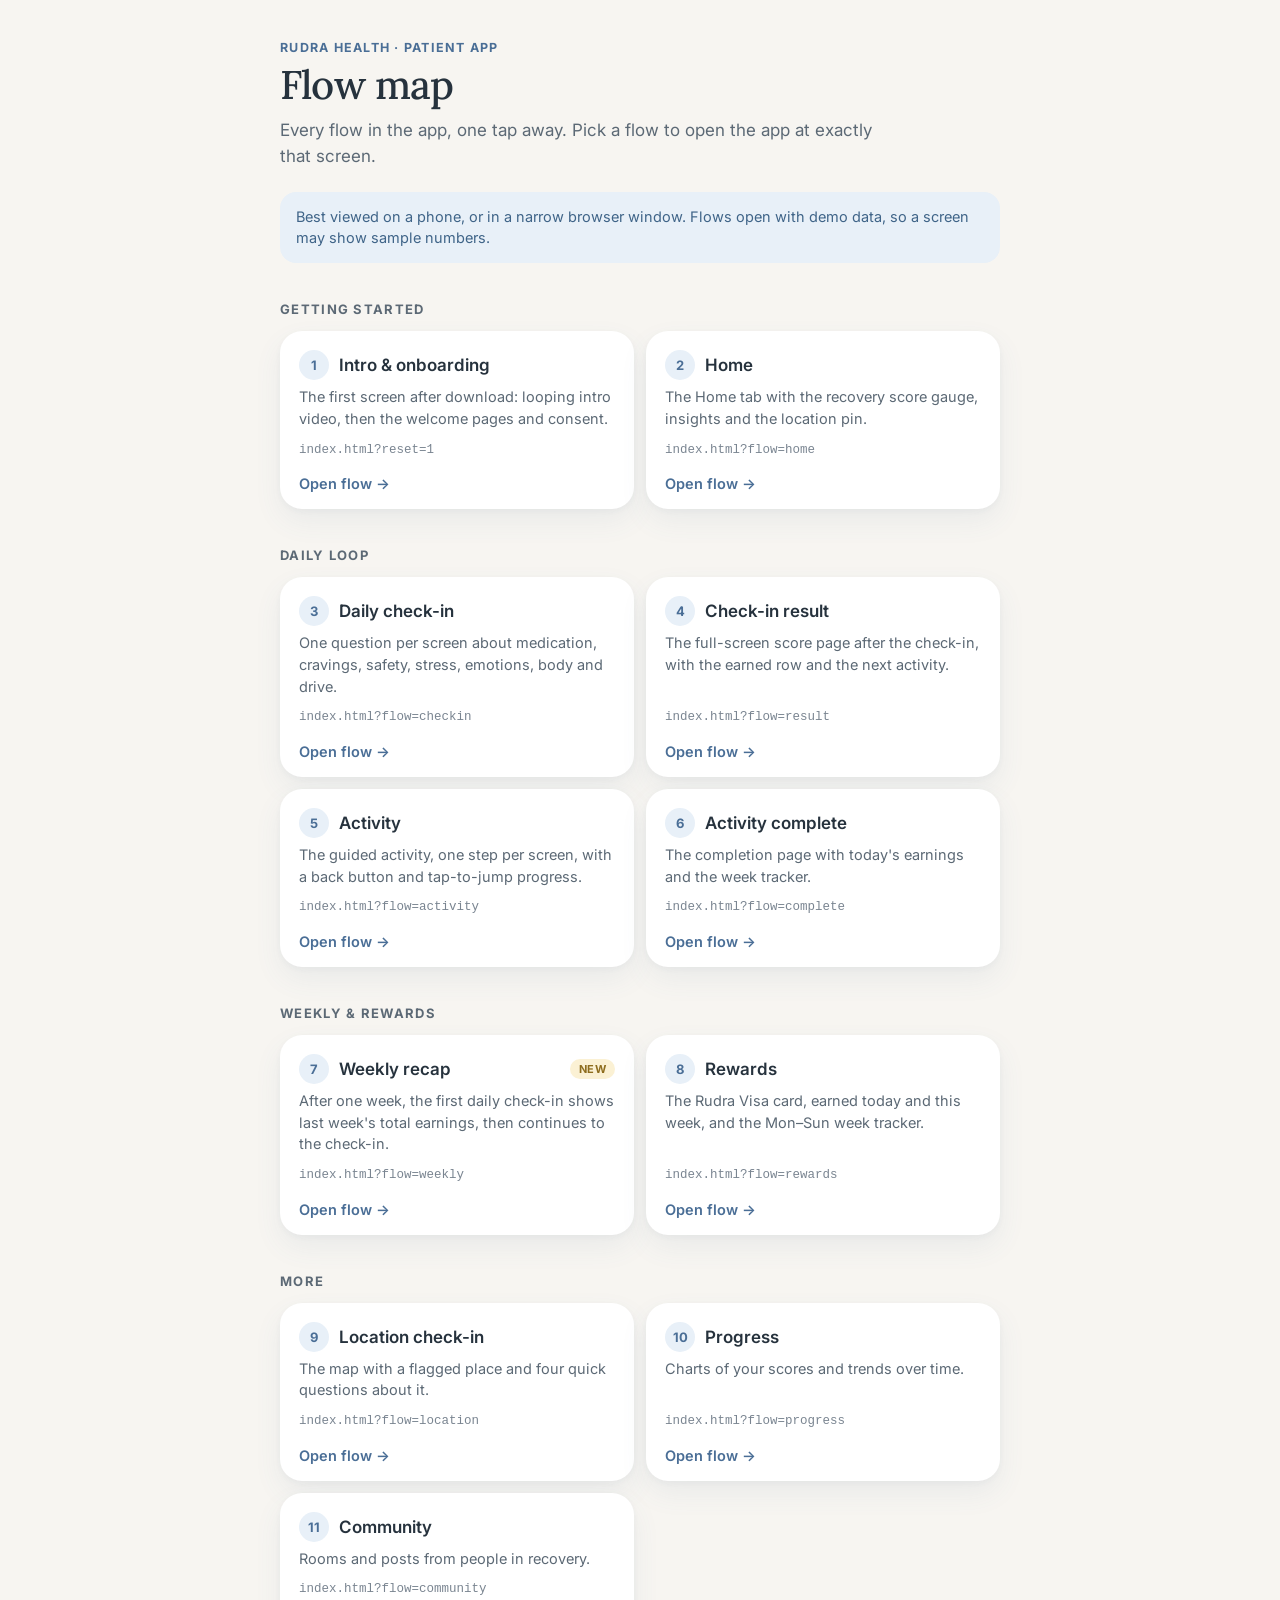
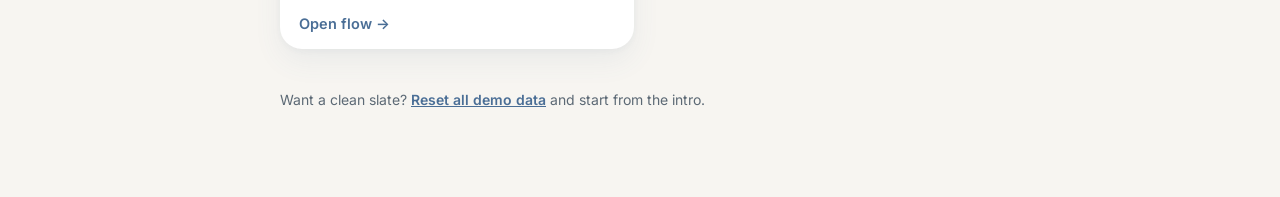
==== flows.html @ 3e099153 "Add flows.html flow map and flows.js deep links Co-Authored-By: Claude Sonnet 5.5 <noreply@anthropic" ====
<!doctype html>
<html lang="en">
<head>
<meta charset="utf-8">
<meta name="viewport" content="width=device-width,initial-scale=1">
<title>Rudra Health · Flow map</title>
<link rel="preconnect" href="https://fonts.googleapis.com">
<link rel="preconnect" href="https://fonts.gstatic.com" crossorigin>
<link href="https://fonts.googleapis.com/css2?family=Inter:wght@400;500;600;700&family=Lora:wght@500;600&display=swap" rel="stylesheet">
<style>
:root{--bg:#F7F5F1;--card:#fff;--ink:#26323D;--sub:#5C6975;--line:#E3E1DB;--blue:#4A6E96;--tint:#E8F0F8;--gold:#FBF1D4}
*{box-sizing:border-box}
body{margin:0;background:var(--bg);color:var(--ink);font-family:'Inter',system-ui,sans-serif;-webkit-font-smoothing:antialiased}
.wrap{max-width:760px;margin:0 auto;padding:40px 20px 72px}
.eyebrow{font-size:12.5px;font-weight:700;letter-spacing:.1em;text-transform:uppercase;color:var(--blue)}
h1{margin:8px 0 10px;font-family:'Lora',Georgia,serif;font-size:40px;line-height:1.1;font-weight:500;letter-spacing:-.02em}
.lead{margin:0;font-size:17px;line-height:1.55;color:var(--sub);max-width:600px}
.tip{margin:22px 0 0;padding:14px 16px;border-radius:16px;background:var(--tint);color:#3F6488;font-size:14.5px;line-height:1.5}
h2{margin:38px 0 14px;font-size:13px;font-weight:700;letter-spacing:.1em;text-transform:uppercase;color:var(--sub)}
.grid{display:grid;grid-template-columns:1fr;gap:12px}
@media(min-width:640px){.grid{grid-template-columns:1fr 1fr}}
.card{display:flex;flex-direction:column;gap:6px;padding:18px 18px 16px;border-radius:22px;background:var(--card);box-shadow:0 2px 6px rgba(52,80,107,.04),0 12px 28px rgba(74,110,150,.08);text-decoration:none;color:inherit;border:1.5px solid transparent;transition:transform .15s,border-color .15s}
.card:hover{border-color:var(--blue);transform:translateY(-2px)}
.top{display:flex;align-items:center;gap:10px}
.num{flex:none;display:grid;place-items:center;width:30px;height:30px;border-radius:50%;background:var(--tint);color:var(--blue);font-size:13px;font-weight:700}
.card h3{margin:0;font-size:17px;font-weight:600}
.card p{margin:0;font-size:14.5px;line-height:1.5;color:var(--sub);flex:1}
.url{margin-top:6px;font:12.5px/1.4 ui-monospace,Menlo,monospace;color:#7A8591;word-break:break-all}
.go{display:inline-flex;align-items:center;gap:6px;margin-top:10px;font-size:14.5px;font-weight:600;color:var(--blue)}
.new{margin-left:auto;padding:3px 9px;border-radius:999px;background:var(--gold);color:#8E6D1E;font-size:11px;font-weight:700;letter-spacing:.04em;text-transform:uppercase}
.foot{margin-top:40px;font-size:14px;color:var(--sub);line-height:1.6}
.foot a{color:var(--blue);font-weight:600}
</style>
</head>
<body>
<main class="wrap">
  <div class="eyebrow">Rudra Health · Patient app</div>
  <h1>Flow map</h1>
  <p class="lead">Every flow in the app, one tap away. Pick a flow to open the app at exactly that screen.</p>
  <div class="tip">Best viewed on a phone, or in a narrow browser window. Flows open with demo data, so a screen may show sample numbers.</div>

  <h2>Getting started</h2>
  <div class="grid">
    <a class="card" href="index.html?reset=1&nogate=1&notrigger=1"><div class="top"><span class="num">1</span><h3>Intro &amp; onboarding</h3></div><p>The first screen after download: looping intro video, then the welcome pages and consent.</p><div class="url">index.html?reset=1</div><span class="go">Open flow →</span></a>
    <a class="card" href="index.html?flow=home&nogate=1&notrigger=1"><div class="top"><span class="num">2</span><h3>Home</h3></div><p>The Home tab with the recovery score gauge, insights and the location pin.</p><div class="url">index.html?flow=home</div><span class="go">Open flow →</span></a>
  </div>

  <h2>Daily loop</h2>
  <div class="grid">
    <a class="card" href="index.html?flow=checkin&nogate=1&notrigger=1"><div class="top"><span class="num">3</span><h3>Daily check-in</h3></div><p>One question per screen about medication, cravings, safety, stress, emotions, body and drive.</p><div class="url">index.html?flow=checkin</div><span class="go">Open flow →</span></a>
    <a class="card" href="index.html?flow=result&nogate=1&notrigger=1"><div class="top"><span class="num">4</span><h3>Check-in result</h3></div><p>The full-screen score page after the check-in, with the earned row and the next activity.</p><div class="url">index.html?flow=result</div><span class="go">Open flow →</span></a>
    <a class="card" href="index.html?flow=activity&nogate=1&notrigger=1"><div class="top"><span class="num">5</span><h3>Activity</h3></div><p>The guided activity, one step per screen, with a back button and tap-to-jump progress.</p><div class="url">index.html?flow=activity</div><span class="go">Open flow →</span></a>
    <a class="card" href="index.html?flow=complete&nogate=1&notrigger=1"><div class="top"><span class="num">6</span><h3>Activity complete</h3></div><p>The completion page with today's earnings and the week tracker.</p><div class="url">index.html?flow=complete</div><span class="go">Open flow →</span></a>
  </div>

  <h2>Weekly &amp; rewards</h2>
  <div class="grid">
    <a class="card" href="index.html?flow=weekly&nogate=1&notrigger=1"><div class="top"><span class="num">7</span><h3>Weekly recap</h3><span class="new">New</span></div><p>After one week, the first daily check-in shows last week's total earnings, then continues to the check-in.</p><div class="url">index.html?flow=weekly</div><span class="go">Open flow →</span></a>
    <a class="card" href="index.html?flow=rewards&nogate=1&notrigger=1"><div class="top"><span class="num">8</span><h3>Rewards</h3></div><p>The Rudra Visa card, earned today and this week, and the Mon–Sun week tracker.</p><div class="url">index.html?flow=rewards</div><span class="go">Open flow →</span></a>
  </div>

  <h2>More</h2>
  <div class="grid">
    <a class="card" href="index.html?flow=location&nogate=1&notrigger=1"><div class="top"><span class="num">9</span><h3>Location check-in</h3></div><p>The map with a flagged place and four quick questions about it.</p><div class="url">index.html?flow=location</div><span class="go">Open flow →</span></a>
    <a class="card" href="index.html?flow=progress&nogate=1&notrigger=1"><div class="top"><span class="num">10</span><h3>Progress</h3></div><p>Charts of your scores and trends over time.</p><div class="url">index.html?flow=progress</div><span class="go">Open flow →</span></a>
    <a class="card" href="index.html?flow=community&nogate=1&notrigger=1"><div class="top"><span class="num">11</span><h3>Community</h3></div><p>Rooms and posts from people in recovery.</p><div class="url">index.html?flow=community</div><span class="go">Open flow →</span></a>
  </div>

  <p class="foot">Want a clean slate? <a href="index.html?reset=1&nogate=1&notrigger=1">Reset all demo data</a> and start from the intro.</p>
</main>
</body>
</html>
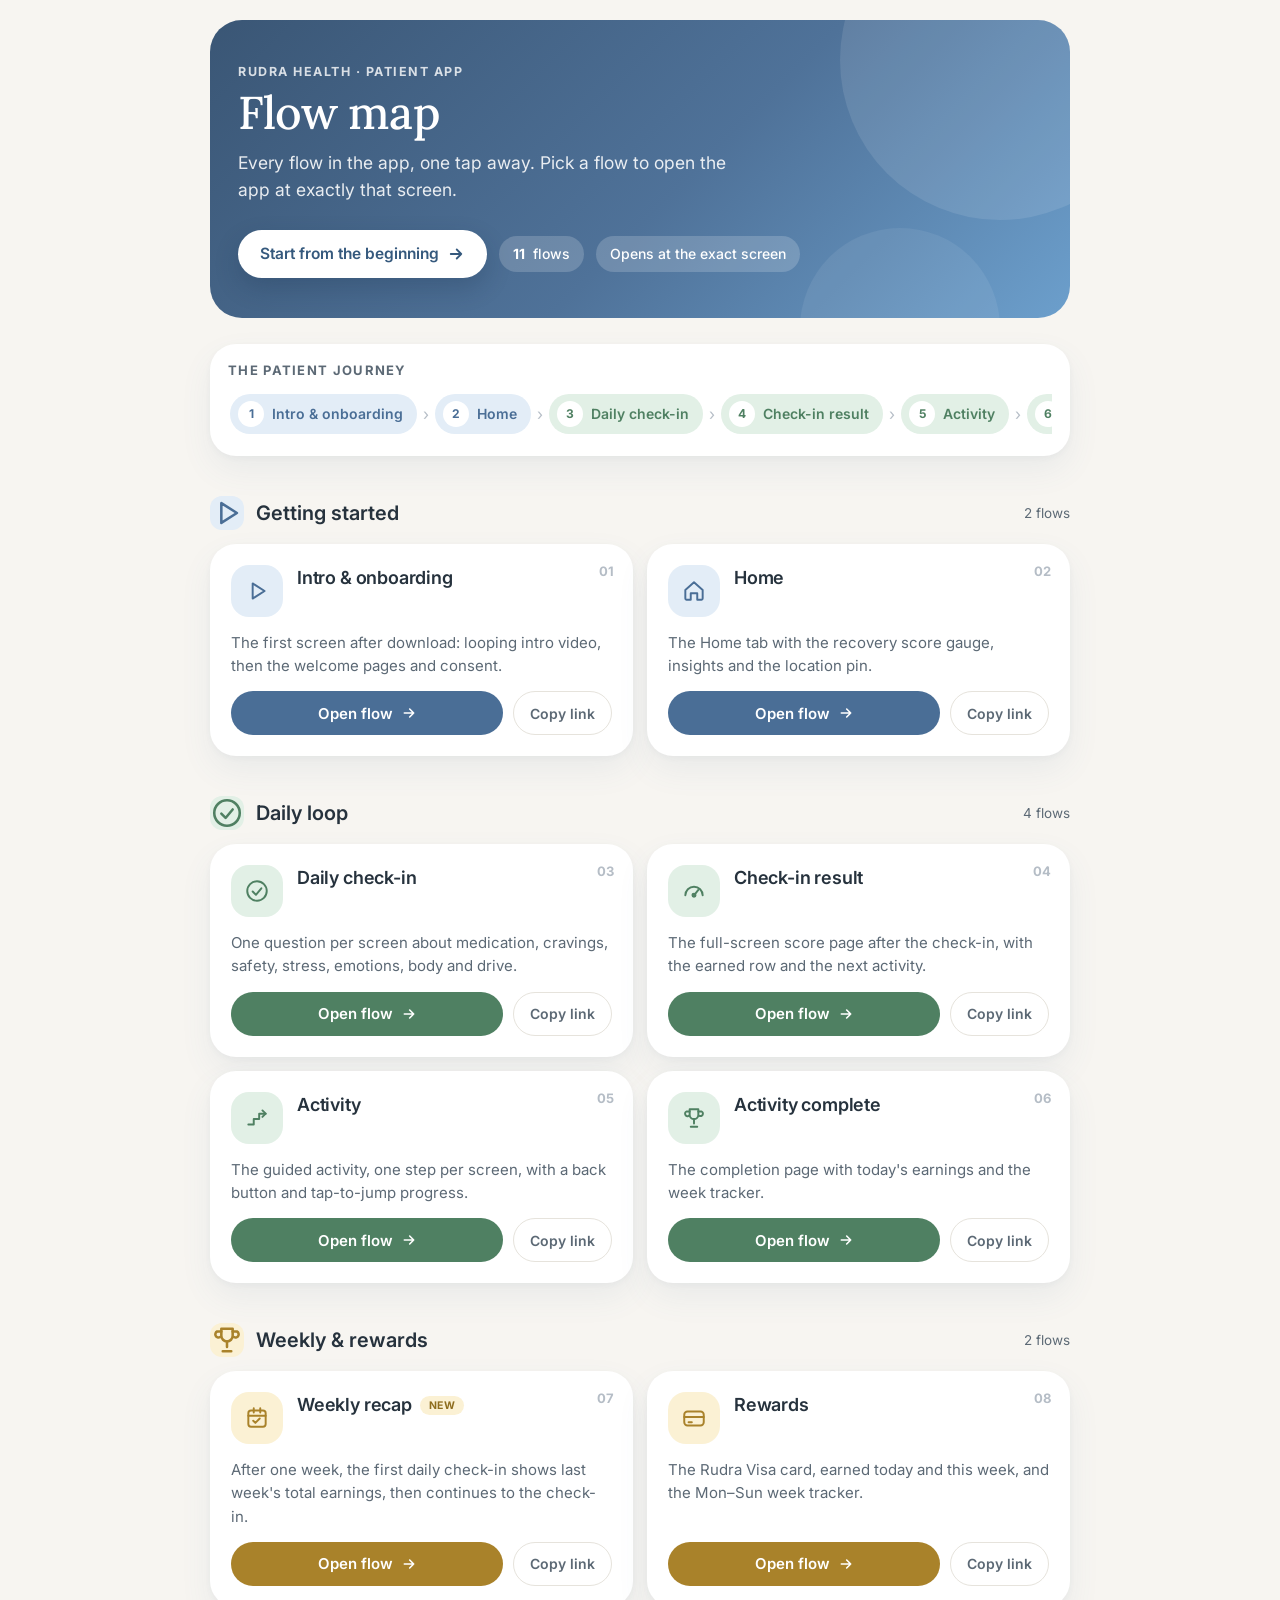
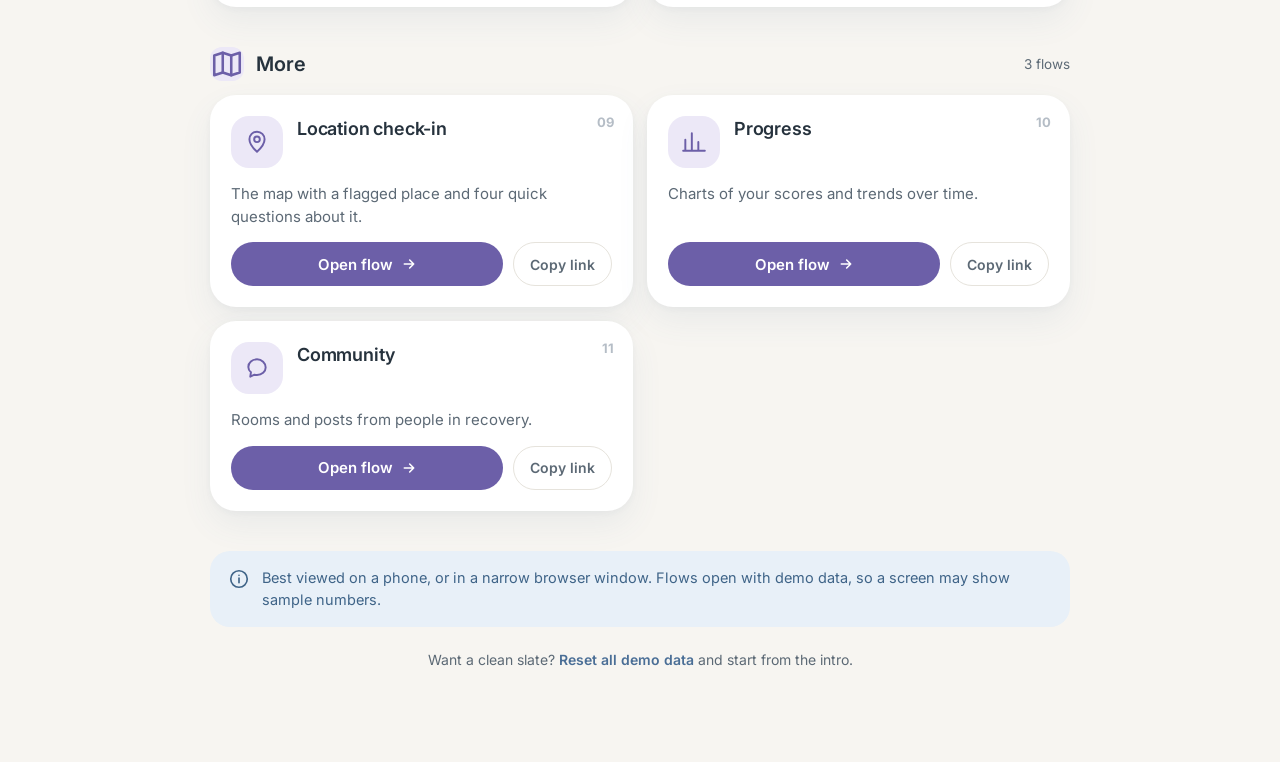
==== commit 09d7bcf8: "Flow map redesign; outline on weekly recap tiles Co-Authored-By: Claude Sonnet 5.5 <noreply@anthropi" ====
--- a/flows.html
+++ b/flows.html
@@ -8,65 +8,148 @@
 <link rel="preconnect" href="https://fonts.gstatic.com" crossorigin>
 <link href="https://fonts.googleapis.com/css2?family=Inter:wght@400;500;600;700&family=Lora:wght@500;600&display=swap" rel="stylesheet">
 <style>
-:root{--bg:#F7F5F1;--card:#fff;--ink:#26323D;--sub:#5C6975;--line:#E3E1DB;--blue:#4A6E96;--tint:#E8F0F8;--gold:#FBF1D4}
+:root{--bg:#F7F5F1;--card:#fff;--ink:#26323D;--sub:#5C6975;--line:#E6E3DC;--blue:#4A6E96;--dark:#35597D}
 *{box-sizing:border-box}
+html{scroll-behavior:smooth}
 body{margin:0;background:var(--bg);color:var(--ink);font-family:'Inter',system-ui,sans-serif;-webkit-font-smoothing:antialiased}
-.wrap{max-width:760px;margin:0 auto;padding:40px 20px 72px}
-.eyebrow{font-size:12.5px;font-weight:700;letter-spacing:.1em;text-transform:uppercase;color:var(--blue)}
-h1{margin:8px 0 10px;font-family:'Lora',Georgia,serif;font-size:40px;line-height:1.1;font-weight:500;letter-spacing:-.02em}
-.lead{margin:0;font-size:17px;line-height:1.55;color:var(--sub);max-width:600px}
-.tip{margin:22px 0 0;padding:14px 16px;border-radius:16px;background:var(--tint);color:#3F6488;font-size:14.5px;line-height:1.5}
-h2{margin:38px 0 14px;font-size:13px;font-weight:700;letter-spacing:.1em;text-transform:uppercase;color:var(--sub)}
-.grid{display:grid;grid-template-columns:1fr;gap:12px}
-@media(min-width:640px){.grid{grid-template-columns:1fr 1fr}}
-.card{display:flex;flex-direction:column;gap:6px;padding:18px 18px 16px;border-radius:22px;background:var(--card);box-shadow:0 2px 6px rgba(52,80,107,.04),0 12px 28px rgba(74,110,150,.08);text-decoration:none;color:inherit;border:1.5px solid transparent;transition:transform .15s,border-color .15s}
-.card:hover{border-color:var(--blue);transform:translateY(-2px)}
-.top{display:flex;align-items:center;gap:10px}
-.num{flex:none;display:grid;place-items:center;width:30px;height:30px;border-radius:50%;background:var(--tint);color:var(--blue);font-size:13px;font-weight:700}
-.card h3{margin:0;font-size:17px;font-weight:600}
-.card p{margin:0;font-size:14.5px;line-height:1.5;color:var(--sub);flex:1}
-.url{margin-top:6px;font:12.5px/1.4 ui-monospace,Menlo,monospace;color:#7A8591;word-break:break-all}
-.go{display:inline-flex;align-items:center;gap:6px;margin-top:10px;font-size:14.5px;font-weight:600;color:var(--blue)}
-.new{margin-left:auto;padding:3px 9px;border-radius:999px;background:var(--gold);color:#8E6D1E;font-size:11px;font-weight:700;letter-spacing:.04em;text-transform:uppercase}
-.foot{margin-top:40px;font-size:14px;color:var(--sub);line-height:1.6}
+a{color:inherit;text-decoration:none}
+.wrap{max-width:900px;margin:0 auto;padding:0 20px 80px}
+
+/* hero */
+.hero{position:relative;overflow:hidden;margin:20px 0 0;padding:44px 28px 40px;border-radius:32px;background:linear-gradient(135deg,#3A5675 0%,#4F7299 55%,#6C9FCC 100%);color:#fff}
+.hero::before,.hero::after{content:"";position:absolute;border-radius:50%;background:rgba(255,255,255,.1)}
+.hero::before{width:320px;height:320px;right:-90px;top:-120px}
+.hero::after{width:200px;height:200px;right:70px;bottom:-110px;background:rgba(255,255,255,.07)}
+.eyebrow{position:relative;font-size:12.5px;font-weight:700;letter-spacing:.12em;text-transform:uppercase;color:rgba(255,255,255,.8)}
+h1{position:relative;margin:10px 0 12px;font-family:'Lora',Georgia,serif;font-size:46px;line-height:1.05;font-weight:500;letter-spacing:-.02em}
+.lead{position:relative;margin:0;max-width:520px;font-size:17.5px;line-height:1.55;color:rgba(255,255,255,.88)}
+.hero-row{position:relative;display:flex;flex-wrap:wrap;gap:12px;align-items:center;margin-top:26px}
+.btn{display:inline-flex;align-items:center;gap:8px;height:48px;padding:0 22px;border-radius:24px;background:#fff;color:var(--dark);font-size:15.5px;font-weight:600;box-shadow:0 10px 24px rgba(20,40,70,.22);transition:transform .15s}
+.btn:hover{transform:translateY(-2px)}
+.stat{display:inline-flex;align-items:center;gap:8px;height:36px;padding:0 14px;border-radius:18px;background:rgba(255,255,255,.18);font-size:14px;font-weight:500}
+.stat b{font-weight:700}
+
+/* journey strip */
+.jr{margin-top:26px;padding:18px 18px 14px;border-radius:26px;background:var(--card);box-shadow:0 2px 6px rgba(52,80,107,.04),0 14px 32px rgba(74,110,150,.08)}
+.jr h2{margin:0 0 12px;font-size:13px;font-weight:700;letter-spacing:.1em;text-transform:uppercase;color:var(--sub)}
+.jr-row{display:flex;align-items:center;gap:6px;overflow-x:auto;padding:4px 2px 8px;scrollbar-width:thin}
+.jr-row a{flex:none;display:inline-flex;align-items:center;gap:8px;height:40px;padding:0 14px 0 8px;border-radius:20px;background:var(--t);color:var(--c);font-size:14px;font-weight:600;transition:transform .15s,box-shadow .15s;white-space:nowrap}
+.jr-row a:hover{transform:translateY(-2px);box-shadow:0 8px 18px rgba(52,80,107,.14)}
+.jr-row a i{display:grid;place-items:center;width:26px;height:26px;border-radius:50%;background:#fff;font-style:normal;font-size:12px;font-weight:700}
+.jr-row .ar{flex:none;color:#B5BDC6;font-size:16px}
+
+/* sections */
+.sec{margin-top:40px}
+.sec-h{display:flex;align-items:center;gap:12px;margin:0 0 14px}
+.sec-h span{display:grid;place-items:center;width:34px;height:34px;border-radius:12px;background:var(--t);color:var(--c)}
+.sec-h h2{margin:0;font-size:20px;font-weight:600}
+.sec-h small{margin-left:auto;font-size:13.5px;color:var(--sub)}
+.grid{display:grid;grid-template-columns:1fr;gap:14px}
+@media(min-width:700px){.grid{grid-template-columns:1fr 1fr}}
+.card{position:relative;display:flex;flex-direction:column;gap:14px;padding:20px;border-radius:26px;background:var(--card);box-shadow:0 2px 6px rgba(52,80,107,.04),0 14px 32px rgba(74,110,150,.08);border:1.5px solid transparent;transition:transform .18s,border-color .18s,box-shadow .18s;scroll-margin-top:20px}
+.card:hover{transform:translateY(-3px);border-color:var(--c);box-shadow:0 2px 6px rgba(52,80,107,.05),0 20px 40px rgba(74,110,150,.14)}
+.card-top{display:flex;align-items:flex-start;gap:14px}
+.ic{flex:none;display:grid;place-items:center;width:52px;height:52px;border-radius:18px;background:var(--t);color:var(--c)}
+.ic svg{width:26px;height:26px}
+.card h3{margin:2px 0 0;font-size:18px;font-weight:600;letter-spacing:-.01em}
+.n{position:absolute;top:18px;right:18px;font-size:13px;font-weight:700;color:#B5BDC6}
+.new{display:inline-block;margin-left:8px;padding:3px 9px;border-radius:999px;background:#FBF1D4;color:#8E6D1E;font-size:10.5px;font-weight:700;letter-spacing:.05em;text-transform:uppercase;vertical-align:2px}
+.card p{margin:0;font-size:15px;line-height:1.55;color:var(--sub);flex:1}
+.acts{display:flex;gap:10px;align-items:center}
+.open{flex:1;display:inline-flex;align-items:center;justify-content:center;gap:8px;height:44px;border-radius:22px;background:var(--c);color:#fff;font-size:15px;font-weight:600}
+.cp{flex:none;display:inline-flex;align-items:center;gap:6px;height:44px;padding:0 16px;border-radius:22px;border:1.5px solid var(--line);background:#fff;color:var(--sub);font:600 14px 'Inter',sans-serif;cursor:pointer;transition:border-color .15s,color .15s}
+.cp:hover{border-color:var(--c);color:var(--c)}
+.cp.ok{border-color:#5E9A74;color:#3F6B4E;background:#EAF4EC}
+
+.tip{display:flex;gap:12px;align-items:flex-start;margin-top:40px;padding:16px 18px;border-radius:20px;background:#E8F0F8;color:#3F6488;font-size:14.5px;line-height:1.55}
+.tip svg{flex:none;width:22px;height:22px;margin-top:1px}
+.foot{margin-top:24px;text-align:center;font-size:14px;color:var(--sub)}
 .foot a{color:var(--blue);font-weight:600}
 </style>
 </head>
 <body>
 <main class="wrap">
-  <div class="eyebrow">Rudra Health · Patient app</div>
-  <h1>Flow map</h1>
-  <p class="lead">Every flow in the app, one tap away. Pick a flow to open the app at exactly that screen.</p>
-  <div class="tip">Best viewed on a phone, or in a narrow browser window. Flows open with demo data, so a screen may show sample numbers.</div>
+  <header class="hero">
+    <div class="eyebrow">Rudra Health · Patient app</div>
+    <h1>Flow map</h1>
+    <p class="lead">Every flow in the app, one tap away. Pick a flow to open the app at exactly that screen.</p>
+    <div class="hero-row">
+      <a class="btn" id="start" href="#">Start from the beginning
+        <svg width="18" height="18" viewBox="0 0 24 24" fill="none" stroke="currentColor" stroke-width="2.4" stroke-linecap="round" stroke-linejoin="round"><path d="M5 12h14M13 6l6 6-6 6"/></svg></a>
+      <span class="stat"><b id="count">11</b> flows</span><span class="stat">Opens at the exact screen</span>
+    </div>
+  </header>
 
-  <h2>Getting started</h2>
-  <div class="grid">
-    <a class="card" href="index.html?reset=1&nogate=1&notrigger=1"><div class="top"><span class="num">1</span><h3>Intro &amp; onboarding</h3></div><p>The first screen after download: looping intro video, then the welcome pages and consent.</p><div class="url">index.html?reset=1</div><span class="go">Open flow →</span></a>
-    <a class="card" href="index.html?flow=home&nogate=1&notrigger=1"><div class="top"><span class="num">2</span><h3>Home</h3></div><p>The Home tab with the recovery score gauge, insights and the location pin.</p><div class="url">index.html?flow=home</div><span class="go">Open flow →</span></a>
+  <section class="jr" aria-label="The patient journey">
+    <h2>The patient journey</h2>
+    <div class="jr-row" id="journey"></div>
+  </section>
+
+  <div id="sections"></div>
+
+  <div class="tip">
+    <svg viewBox="0 0 24 24" fill="none" stroke="currentColor" stroke-width="1.8" stroke-linecap="round" stroke-linejoin="round"><circle cx="12" cy="12" r="9"/><path d="M12 11v5M12 8v.01"/></svg>
+    <span>Best viewed on a phone, or in a narrow browser window. Flows open with demo data, so a screen may show sample numbers.</span>
   </div>
-
-  <h2>Daily loop</h2>
-  <div class="grid">
-    <a class="card" href="index.html?flow=checkin&nogate=1&notrigger=1"><div class="top"><span class="num">3</span><h3>Daily check-in</h3></div><p>One question per screen about medication, cravings, safety, stress, emotions, body and drive.</p><div class="url">index.html?flow=checkin</div><span class="go">Open flow →</span></a>
-    <a class="card" href="index.html?flow=result&nogate=1&notrigger=1"><div class="top"><span class="num">4</span><h3>Check-in result</h3></div><p>The full-screen score page after the check-in, with the earned row and the next activity.</p><div class="url">index.html?flow=result</div><span class="go">Open flow →</span></a>
-    <a class="card" href="index.html?flow=activity&nogate=1&notrigger=1"><div class="top"><span class="num">5</span><h3>Activity</h3></div><p>The guided activity, one step per screen, with a back button and tap-to-jump progress.</p><div class="url">index.html?flow=activity</div><span class="go">Open flow →</span></a>
-    <a class="card" href="index.html?flow=complete&nogate=1&notrigger=1"><div class="top"><span class="num">6</span><h3>Activity complete</h3></div><p>The completion page with today's earnings and the week tracker.</p><div class="url">index.html?flow=complete</div><span class="go">Open flow →</span></a>
-  </div>
-
-  <h2>Weekly &amp; rewards</h2>
-  <div class="grid">
-    <a class="card" href="index.html?flow=weekly&nogate=1&notrigger=1"><div class="top"><span class="num">7</span><h3>Weekly recap</h3><span class="new">New</span></div><p>After one week, the first daily check-in shows last week's total earnings, then continues to the check-in.</p><div class="url">index.html?flow=weekly</div><span class="go">Open flow →</span></a>
-    <a class="card" href="index.html?flow=rewards&nogate=1&notrigger=1"><div class="top"><span class="num">8</span><h3>Rewards</h3></div><p>The Rudra Visa card, earned today and this week, and the Mon–Sun week tracker.</p><div class="url">index.html?flow=rewards</div><span class="go">Open flow →</span></a>
-  </div>
-
-  <h2>More</h2>
-  <div class="grid">
-    <a class="card" href="index.html?flow=location&nogate=1&notrigger=1"><div class="top"><span class="num">9</span><h3>Location check-in</h3></div><p>The map with a flagged place and four quick questions about it.</p><div class="url">index.html?flow=location</div><span class="go">Open flow →</span></a>
-    <a class="card" href="index.html?flow=progress&nogate=1&notrigger=1"><div class="top"><span class="num">10</span><h3>Progress</h3></div><p>Charts of your scores and trends over time.</p><div class="url">index.html?flow=progress</div><span class="go">Open flow →</span></a>
-    <a class="card" href="index.html?flow=community&nogate=1&notrigger=1"><div class="top"><span class="num">11</span><h3>Community</h3></div><p>Rooms and posts from people in recovery.</p><div class="url">index.html?flow=community</div><span class="go">Open flow →</span></a>
-  </div>
-
   <p class="foot">Want a clean slate? <a href="index.html?reset=1&nogate=1&notrigger=1">Reset all demo data</a> and start from the intro.</p>
 </main>
+
+<script>
+const ICON = {
+  play: '<path d="M8 5v14l11-7z"/>',
+  home: '<path d="M4 11l8-7 8 7v8a1 1 0 0 1-1 1h-4v-6H9v6H5a1 1 0 0 1-1-1z"/>',
+  check: '<circle cx="12" cy="12" r="9"/><path d="M8 12.5l3 3 5-6"/>',
+  gauge: '<path d="M4 16a8 8 0 1 1 16 0"/><path d="M12 16l4-5"/><circle cx="12" cy="16" r="1.4"/>',
+  steps: '<path d="M4 18h5v-5h5V8h6"/><path d="M17 5l3 3-3 3"/>',
+  trophy: '<path d="M8 4h8v5a4 4 0 0 1-8 0z"/><path d="M8 6H5a2 2 0 0 0 2 4M16 6h3a2 2 0 0 1-2 4M12 13v4M9 20h6"/>',
+  cal: '<rect x="4" y="5" width="16" height="15" rx="2.5"/><path d="M4 10h16M9 3v4M15 3v4"/><path d="M8.5 14.5l2 2 4-4"/>',
+  card: '<rect x="3" y="6" width="18" height="13" rx="3"/><path d="M3 11h18M7 16h3"/>',
+  pin: '<path d="M12 21s-7-6.2-7-11.5A7 7 0 0 1 19 9.5C19 14.8 12 21 12 21z"/><circle cx="12" cy="9.5" r="2.6"/>',
+  chart: '<path d="M4 20V10M10 20V4M16 20v-8M22 20H2"/>',
+  chat: '<path d="M12 4C7.6 4 4 7.1 4 11c0 2 .9 3.7 2.4 5L5.800 20l3.900-1.800c.7.200 1.500.3 2.300.3 4.400 0 8-3.100 8-7S16.400 4 12 4z"/>',
+  map: '<path d="M9 4L3 6v14l6-2 6 2 6-2V4l-6 2z"/><path d="M9 4v14M15 6v14"/>'
+};
+const G = {
+  start: { name: 'Getting started', c: '#4A6E96', t: '#E3EDF7', ic: 'play', note: '2 flows' },
+  daily: { name: 'Daily loop', c: '#4F8062', t: '#E2F0E6', ic: 'check', note: '4 flows' },
+  week: { name: 'Weekly & rewards', c: '#A9822A', t: '#FBF1D4', ic: 'trophy', note: '2 flows' },
+  more: { name: 'More', c: '#6C5FA8', t: '#ECE8F7', ic: 'map', note: '3 flows' }
+};
+const Q = '&nogate=1&notrigger=1';
+const FLOWS = [
+  { g: 'start', t: 'Intro & onboarding', d: 'The first screen after download: looping intro video, then the welcome pages and consent.', href: 'index.html?reset=1' + Q, ic: 'play' },
+  { g: 'start', t: 'Home', d: 'The Home tab with the recovery score gauge, insights and the location pin.', href: 'index.html?flow=home' + Q, ic: 'home' },
+  { g: 'daily', t: 'Daily check-in', d: 'One question per screen about medication, cravings, safety, stress, emotions, body and drive.', href: 'index.html?flow=checkin' + Q, ic: 'check' },
+  { g: 'daily', t: 'Check-in result', d: 'The full-screen score page after the check-in, with the earned row and the next activity.', href: 'index.html?flow=result' + Q, ic: 'gauge' },
+  { g: 'daily', t: 'Activity', d: 'The guided activity, one step per screen, with a back button and tap-to-jump progress.', href: 'index.html?flow=activity' + Q, ic: 'steps' },
+  { g: 'daily', t: 'Activity complete', d: 'The completion page with today\'s earnings and the week tracker.', href: 'index.html?flow=complete' + Q, ic: 'trophy' },
+  { g: 'week', t: 'Weekly recap', d: 'After one week, the first daily check-in shows last week\'s total earnings, then continues to the check-in.', href: 'index.html?flow=weekly' + Q, ic: 'cal', isNew: true },
+  { g: 'week', t: 'Rewards', d: 'The Rudra Visa card, earned today and this week, and the Mon–Sun week tracker.', href: 'index.html?flow=rewards' + Q, ic: 'card' },
+  { g: 'more', t: 'Location check-in', d: 'The map with a flagged place and four quick questions about it.', href: 'index.html?flow=location' + Q, ic: 'pin' },
+  { g: 'more', t: 'Progress', d: 'Charts of your scores and trends over time.', href: 'index.html?flow=progress' + Q, ic: 'chart' },
+  { g: 'more', t: 'Community', d: 'Rooms and posts from people in recovery.', href: 'index.html?flow=community' + Q, ic: 'chat' }
+];
+const svg = k => `<svg viewBox="0 0 24 24" fill="none" stroke="currentColor" stroke-width="1.8" stroke-linecap="round" stroke-linejoin="round">${ICON[k]}</svg>`;
+FLOWS.forEach((f, i) => f.n = i + 1);
+document.getElementById('count').textContent = FLOWS.length;
+document.getElementById('start').href = FLOWS[0].href;
+
+// journey strip: the order a patient meets the flows
+const JR = [1, 2, 3, 4, 5, 6, 8, 7];
+document.getElementById('journey').innerHTML = JR.map((n, i) => { const f = FLOWS[n - 1], g = G[f.g];
+  return (i ? '<span class="ar">›</span>' : '') + `<a href="#f${n}" style="--c:${g.c};--t:${g.t}"><i>${n}</i>${f.t}</a>`; }).join('');
+
+// sections
+document.getElementById('sections').innerHTML = Object.keys(G).map(k => { const g = G[k], list = FLOWS.filter(f => f.g === k);
+  return `<section class="sec" style="--c:${g.c};--t:${g.t}"><div class="sec-h"><span>${svg(g.ic)}</span><h2>${g.name}</h2><small>${list.length} flow${list.length > 1 ? 's' : ''}</small></div><div class="grid">${list.map(f =>
+    `<article class="card" id="f${f.n}"><span class="n">${String(f.n).padStart(2, '0')}</span><div class="card-top"><span class="ic">${svg(f.ic)}</span><div><h3>${f.t}${f.isNew ? '<span class="new">New</span>' : ''}</h3></div></div><p>${f.d}</p>
+      <div class="acts"><a class="open" href="${f.href}">Open flow <svg width="16" height="16" viewBox="0 0 24 24" fill="none" stroke="currentColor" stroke-width="2.4" stroke-linecap="round" stroke-linejoin="round"><path d="M5 12h14M13 6l6 6-6 6"/></svg></a><button class="cp" type="button" data-h="${f.href}">Copy link</button></div></article>`).join('')}</div></section>`; }).join('');
+
+// copy link
+document.addEventListener('click', e => { const b = e.target.closest('.cp'); if (!b) return;
+  const url = new URL(b.dataset.h, location.href).href, done = () => { b.classList.add('ok'); b.textContent = 'Copied'; setTimeout(() => { b.classList.remove('ok'); b.textContent = 'Copy link'; }, 1600); };
+  if (navigator.clipboard && navigator.clipboard.writeText) navigator.clipboard.writeText(url).then(done, () => window.prompt('Copy this link', url));
+  else window.prompt('Copy this link', url); });
+</script>
 </body>
 </html>
